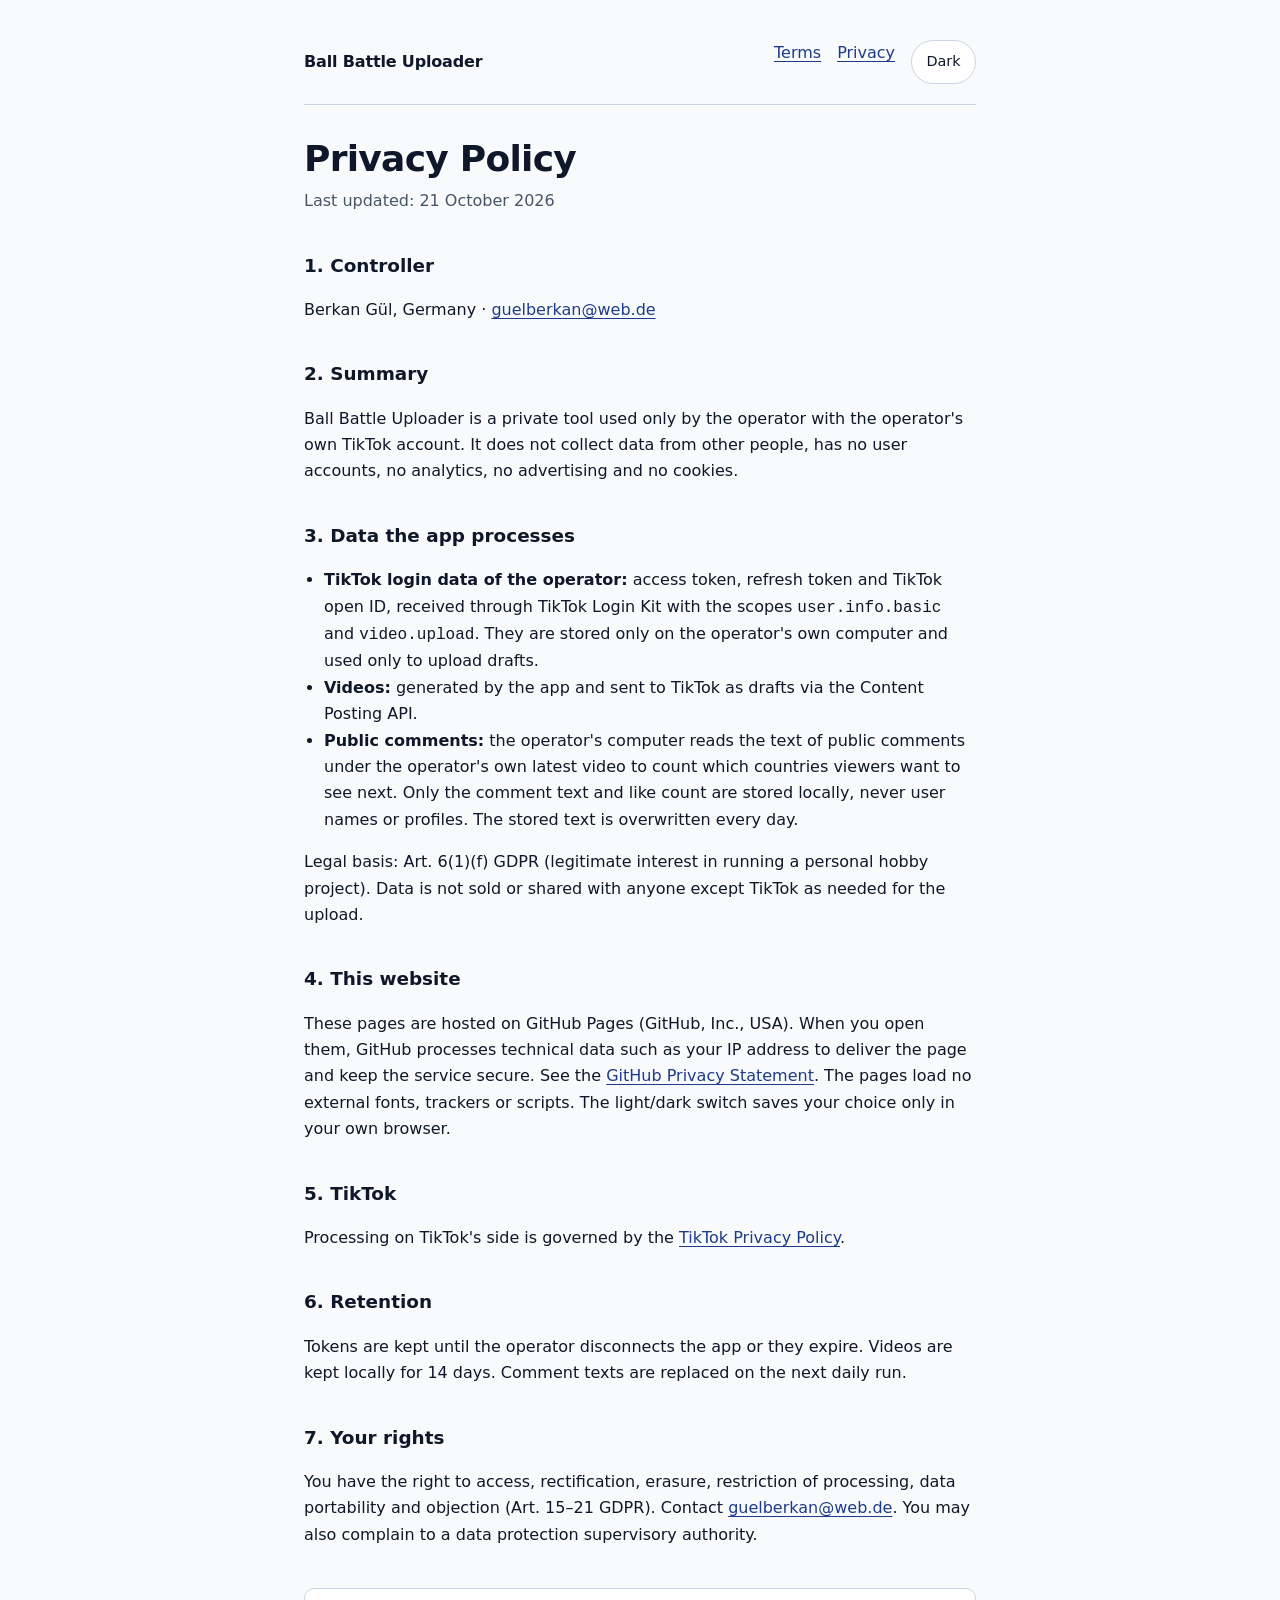
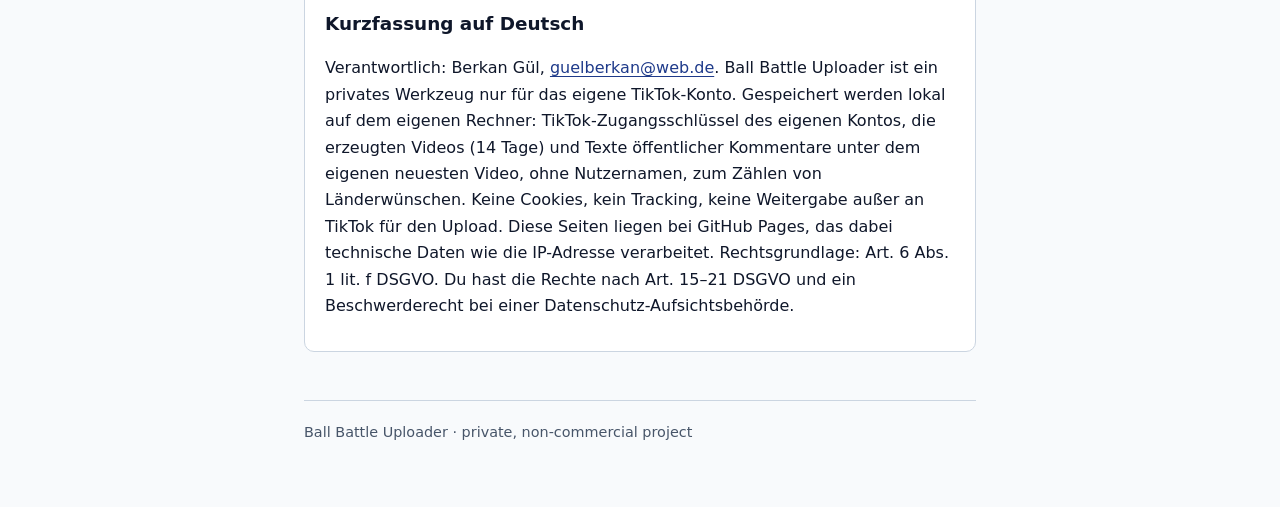
==== privacy.html @ c44973dd "Add Terms of Service and Privacy Policy pages Co-Authored-By: Claude Opus 5.5 <noreply@anthropic.com" ====
<!doctype html>
<html lang="en">
<head>
  <meta charset="utf-8">
  <meta name="viewport" content="width=device-width, initial-scale=1">
  <title>Privacy Policy – Ball Battle Uploader</title>
  <meta name="description" content="Privacy Policy for Ball Battle Uploader, a private tool that uploads the operator's own generated videos to TikTok drafts.">
  <link rel="stylesheet" href="style.css">
  <script src="theme.js"></script>
</head>
<body>
  <div class="wrap">
    <header>
      <span class="brand">Ball Battle Uploader</span>
      <nav aria-label="Legal pages">
        <a href="terms.html">Terms</a>
        <a href="privacy.html" aria-current="page">Privacy</a>
        <button class="theme" type="button">Dark</button>
      </nav>
    </header>

    <main>
      <h1>Privacy Policy</h1>
      <p class="meta">Last updated: 21 October 2026</p>

      <h2>1. Controller</h2>
      <p>Berkan Gül, Germany · <a href="mailto:guelberkan@web.de">guelberkan@web.de</a></p>

      <h2>2. Summary</h2>
      <p>Ball Battle Uploader is a private tool used only by the operator with the operator's own TikTok account. It does not collect data from other people, has no user accounts, no analytics, no advertising and no cookies.</p>

      <h2>3. Data the app processes</h2>
      <ul>
        <li><strong>TikTok login data of the operator:</strong> access token, refresh token and TikTok open ID, received through TikTok Login Kit with the scopes <code>user.info.basic</code> and <code>video.upload</code>. They are stored only on the operator's own computer and used only to upload drafts.</li>
        <li><strong>Videos:</strong> generated by the app and sent to TikTok as drafts via the Content Posting API.</li>
        <li><strong>Public comments:</strong> the operator's computer reads the text of public comments under the operator's own latest video to count which countries viewers want to see next. Only the comment text and like count are stored locally, never user names or profiles. The stored text is overwritten every day.</li>
      </ul>
      <p>Legal basis: Art. 6(1)(f) GDPR (legitimate interest in running a personal hobby project). Data is not sold or shared with anyone except TikTok as needed for the upload.</p>

      <h2>4. This website</h2>
      <p>These pages are hosted on GitHub Pages (GitHub, Inc., USA). When you open them, GitHub processes technical data such as your IP address to deliver the page and keep the service secure. See the <a href="https://docs.github.com/en/site-policy/privacy-policies/github-general-privacy-statement" rel="noopener">GitHub Privacy Statement</a>. The pages load no external fonts, trackers or scripts. The light/dark switch saves your choice only in your own browser.</p>

      <h2>5. TikTok</h2>
      <p>Processing on TikTok's side is governed by the <a href="https://www.tiktok.com/legal/privacy-policy-eea" rel="noopener">TikTok Privacy Policy</a>.</p>

      <h2>6. Retention</h2>
      <p>Tokens are kept until the operator disconnects the app or they expire. Videos are kept locally for 14 days. Comment texts are replaced on the next daily run.</p>

      <h2>7. Your rights</h2>
      <p>You have the right to access, rectification, erasure, restriction of processing, data portability and objection (Art. 15–21 GDPR). Contact <a href="mailto:guelberkan@web.de">guelberkan@web.de</a>. You may also complain to a data protection supervisory authority.</p>

      <section class="lang" lang="de" aria-labelledby="de-title">
        <h2 id="de-title">Kurzfassung auf Deutsch</h2>
        <p>Verantwortlich: Berkan Gül, <a href="mailto:guelberkan@web.de">guelberkan@web.de</a>. Ball Battle Uploader ist ein privates Werkzeug nur für das eigene TikTok-Konto. Gespeichert werden lokal auf dem eigenen Rechner: TikTok-Zugangsschlüssel des eigenen Kontos, die erzeugten Videos (14 Tage) und Texte öffentlicher Kommentare unter dem eigenen neuesten Video, ohne Nutzernamen, zum Zählen von Länderwünschen. Keine Cookies, kein Tracking, keine Weitergabe außer an TikTok für den Upload. Diese Seiten liegen bei GitHub Pages, das dabei technische Daten wie die IP-Adresse verarbeitet. Rechtsgrundlage: Art. 6 Abs. 1 lit. f DSGVO. Du hast die Rechte nach Art. 15–21 DSGVO und ein Beschwerderecht bei einer Datenschutz-Aufsichtsbehörde.</p>
      </section>
    </main>

    <footer>Ball Battle Uploader · private, non-commercial project</footer>
  </div>
</body>
</html>
---- style.css ----
:root {
  --bg: #f8fafc;
  --fg: #0f172a;
  --muted: #475569;
  --border: #cbd5e1;
  --accent: #1e3a8a;
  --card: #ffffff;
  color-scheme: light;
}
@media (prefers-color-scheme: dark) {
  :root:not([data-theme="light"]) {
    --bg: #0b1120;
    --fg: #e2e8f0;
    --muted: #94a3b8;
    --border: #1e293b;
    --accent: #93c5fd;
    --card: #111827;
    color-scheme: dark;
  }
}
:root[data-theme="dark"] {
  --bg: #0b1120;
  --fg: #e2e8f0;
  --muted: #94a3b8;
  --border: #1e293b;
  --accent: #93c5fd;
  --card: #111827;
  color-scheme: dark;
}

* { box-sizing: border-box; }
html { -webkit-text-size-adjust: 100%; }
body {
  margin: 0;
  background: var(--bg);
  color: var(--fg);
  font: 400 1rem/1.65 system-ui, -apple-system, "Segoe UI", Roboto, "Helvetica Neue", Arial, sans-serif;
}
.wrap { max-width: 44rem; margin: 0 auto; padding: 2.5rem 1rem 4rem; }
header {
  display: flex; align-items: center; justify-content: space-between; gap: 1rem;
  padding-bottom: 1.25rem; border-bottom: 1px solid var(--border); margin-bottom: 2rem;
}
.brand { font-weight: 700; letter-spacing: -0.01em; }
nav { display: flex; gap: 1rem; flex-wrap: wrap; }
a { color: var(--accent); text-underline-offset: 3px; }
a:focus-visible, button:focus-visible { outline: 2px solid var(--accent); outline-offset: 3px; border-radius: 4px; }
h1 { font-size: clamp(1.75rem, 4vw, 2.25rem); line-height: 1.2; margin: 0 0 0.5rem; letter-spacing: -0.02em; text-wrap: balance; }
.meta { color: var(--muted); margin: 0 0 2rem; }
h2 { font-size: 1.15rem; margin: 2.25rem 0 0.5rem; }
p, li { max-width: 68ch; }
ul { padding-left: 1.25rem; }
.lang {
  background: var(--card); border: 1px solid var(--border); border-radius: 10px;
  padding: 1rem 1.25rem; margin: 2.5rem 0 0;
}
.lang h2 { margin-top: 0.25rem; }
footer { margin-top: 3rem; padding-top: 1.25rem; border-top: 1px solid var(--border); color: var(--muted); font-size: 0.9rem; }
.theme {
  min-width: 44px; min-height: 44px; border: 1px solid var(--border); border-radius: 999px;
  background: var(--card); color: var(--fg); cursor: pointer; font: inherit; font-size: 0.9rem; padding: 0 0.9rem;
}
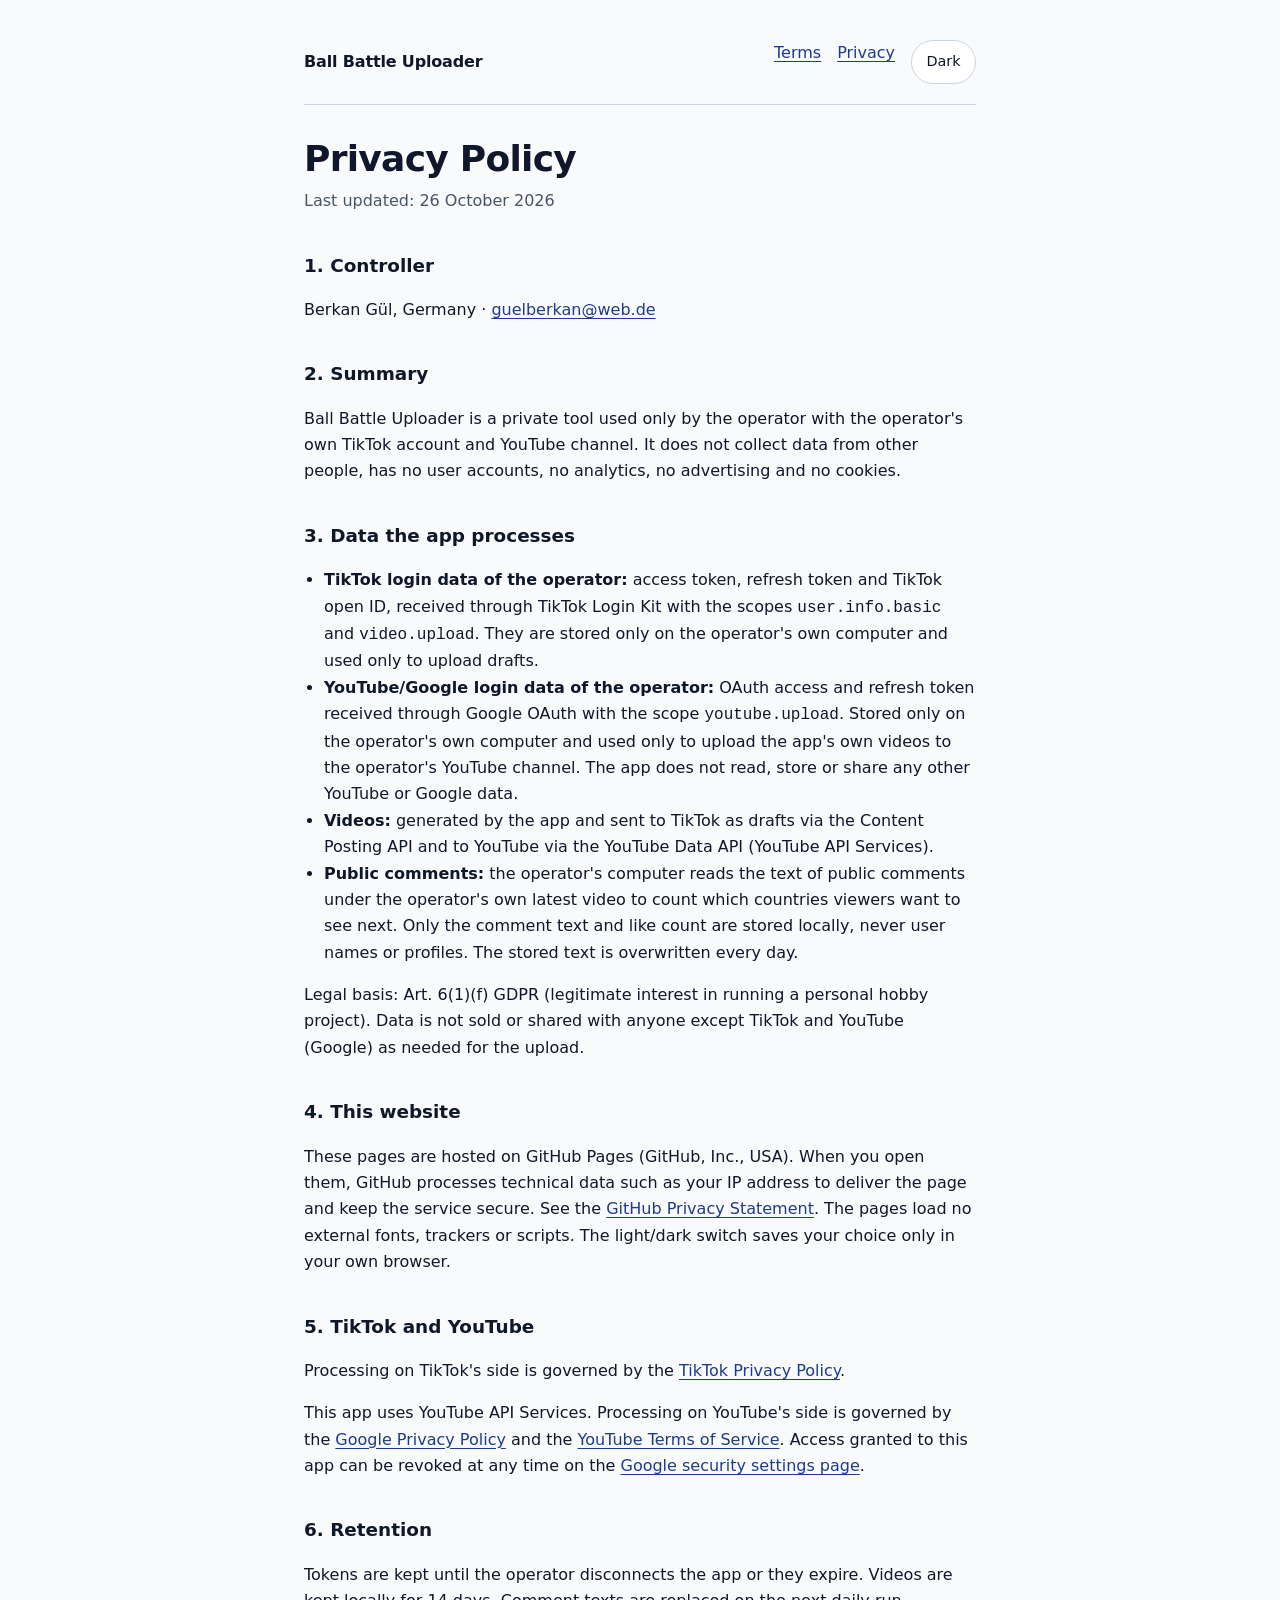
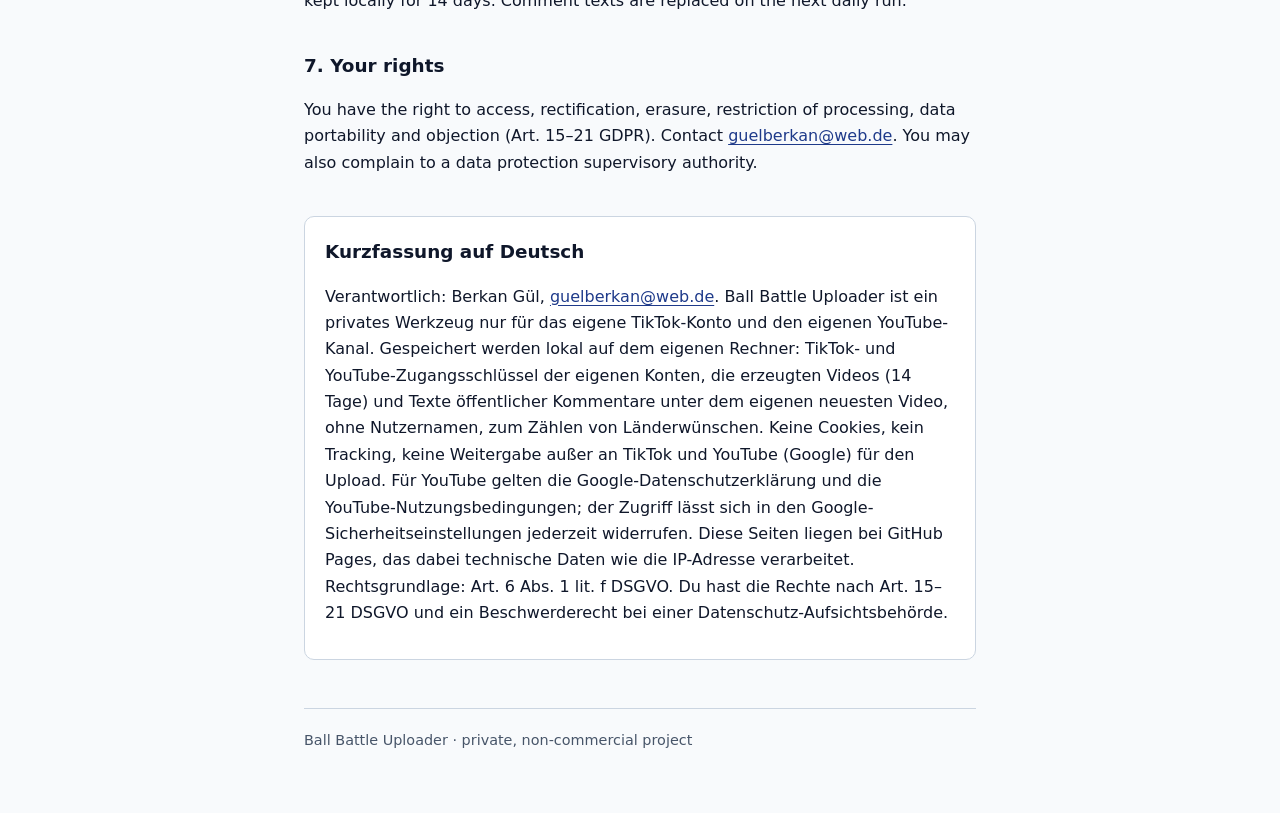
==== commit b2f6aa52: "Mention YouTube API Services in privacy policy and terms Co-Authored-By: Claude Opus 5.5 <noreply@an" ====
--- a/privacy.html
+++ b/privacy.html
@@ -21,27 +21,29 @@
 
     <main>
       <h1>Privacy Policy</h1>
-      <p class="meta">Last updated: 21 October 2026</p>
+      <p class="meta">Last updated: 26 October 2026</p>
 
       <h2>1. Controller</h2>
       <p>Berkan Gül, Germany · <a href="mailto:guelberkan@web.de">guelberkan@web.de</a></p>
 
       <h2>2. Summary</h2>
-      <p>Ball Battle Uploader is a private tool used only by the operator with the operator's own TikTok account. It does not collect data from other people, has no user accounts, no analytics, no advertising and no cookies.</p>
+      <p>Ball Battle Uploader is a private tool used only by the operator with the operator's own TikTok account and YouTube channel. It does not collect data from other people, has no user accounts, no analytics, no advertising and no cookies.</p>
 
       <h2>3. Data the app processes</h2>
       <ul>
         <li><strong>TikTok login data of the operator:</strong> access token, refresh token and TikTok open ID, received through TikTok Login Kit with the scopes <code>user.info.basic</code> and <code>video.upload</code>. They are stored only on the operator's own computer and used only to upload drafts.</li>
-        <li><strong>Videos:</strong> generated by the app and sent to TikTok as drafts via the Content Posting API.</li>
+        <li><strong>YouTube/Google login data of the operator:</strong> OAuth access and refresh token received through Google OAuth with the scope <code>youtube.upload</code>. Stored only on the operator's own computer and used only to upload the app's own videos to the operator's YouTube channel. The app does not read, store or share any other YouTube or Google data.</li>
+        <li><strong>Videos:</strong> generated by the app and sent to TikTok as drafts via the Content Posting API and to YouTube via the YouTube Data API (YouTube API Services).</li>
         <li><strong>Public comments:</strong> the operator's computer reads the text of public comments under the operator's own latest video to count which countries viewers want to see next. Only the comment text and like count are stored locally, never user names or profiles. The stored text is overwritten every day.</li>
       </ul>
-      <p>Legal basis: Art. 6(1)(f) GDPR (legitimate interest in running a personal hobby project). Data is not sold or shared with anyone except TikTok as needed for the upload.</p>
+      <p>Legal basis: Art. 6(1)(f) GDPR (legitimate interest in running a personal hobby project). Data is not sold or shared with anyone except TikTok and YouTube (Google) as needed for the upload.</p>
 
       <h2>4. This website</h2>
       <p>These pages are hosted on GitHub Pages (GitHub, Inc., USA). When you open them, GitHub processes technical data such as your IP address to deliver the page and keep the service secure. See the <a href="https://docs.github.com/en/site-policy/privacy-policies/github-general-privacy-statement" rel="noopener">GitHub Privacy Statement</a>. The pages load no external fonts, trackers or scripts. The light/dark switch saves your choice only in your own browser.</p>
 
-      <h2>5. TikTok</h2>
+      <h2>5. TikTok and YouTube</h2>
       <p>Processing on TikTok's side is governed by the <a href="https://www.tiktok.com/legal/privacy-policy-eea" rel="noopener">TikTok Privacy Policy</a>.</p>
+      <p>This app uses YouTube API Services. Processing on YouTube's side is governed by the <a href="https://policies.google.com/privacy" rel="noopener">Google Privacy Policy</a> and the <a href="https://www.youtube.com/t/terms" rel="noopener">YouTube Terms of Service</a>. Access granted to this app can be revoked at any time on the <a href="https://security.google.com/settings/security/permissions" rel="noopener">Google security settings page</a>.</p>
 
       <h2>6. Retention</h2>
       <p>Tokens are kept until the operator disconnects the app or they expire. Videos are kept locally for 14 days. Comment texts are replaced on the next daily run.</p>
@@ -51,7 +53,7 @@
 
       <section class="lang" lang="de" aria-labelledby="de-title">
         <h2 id="de-title">Kurzfassung auf Deutsch</h2>
-        <p>Verantwortlich: Berkan Gül, <a href="mailto:guelberkan@web.de">guelberkan@web.de</a>. Ball Battle Uploader ist ein privates Werkzeug nur für das eigene TikTok-Konto. Gespeichert werden lokal auf dem eigenen Rechner: TikTok-Zugangsschlüssel des eigenen Kontos, die erzeugten Videos (14 Tage) und Texte öffentlicher Kommentare unter dem eigenen neuesten Video, ohne Nutzernamen, zum Zählen von Länderwünschen. Keine Cookies, kein Tracking, keine Weitergabe außer an TikTok für den Upload. Diese Seiten liegen bei GitHub Pages, das dabei technische Daten wie die IP-Adresse verarbeitet. Rechtsgrundlage: Art. 6 Abs. 1 lit. f DSGVO. Du hast die Rechte nach Art. 15–21 DSGVO und ein Beschwerderecht bei einer Datenschutz-Aufsichtsbehörde.</p>
+        <p>Verantwortlich: Berkan Gül, <a href="mailto:guelberkan@web.de">guelberkan@web.de</a>. Ball Battle Uploader ist ein privates Werkzeug nur für das eigene TikTok-Konto und den eigenen YouTube-Kanal. Gespeichert werden lokal auf dem eigenen Rechner: TikTok- und YouTube-Zugangsschlüssel der eigenen Konten, die erzeugten Videos (14 Tage) und Texte öffentlicher Kommentare unter dem eigenen neuesten Video, ohne Nutzernamen, zum Zählen von Länderwünschen. Keine Cookies, kein Tracking, keine Weitergabe außer an TikTok und YouTube (Google) für den Upload. Für YouTube gelten die Google-Datenschutzerklärung und die YouTube-Nutzungsbedingungen; der Zugriff lässt sich in den Google-Sicherheitseinstellungen jederzeit widerrufen. Diese Seiten liegen bei GitHub Pages, das dabei technische Daten wie die IP-Adresse verarbeitet. Rechtsgrundlage: Art. 6 Abs. 1 lit. f DSGVO. Du hast die Rechte nach Art. 15–21 DSGVO und ein Beschwerderecht bei einer Datenschutz-Aufsichtsbehörde.</p>
       </section>
     </main>
 
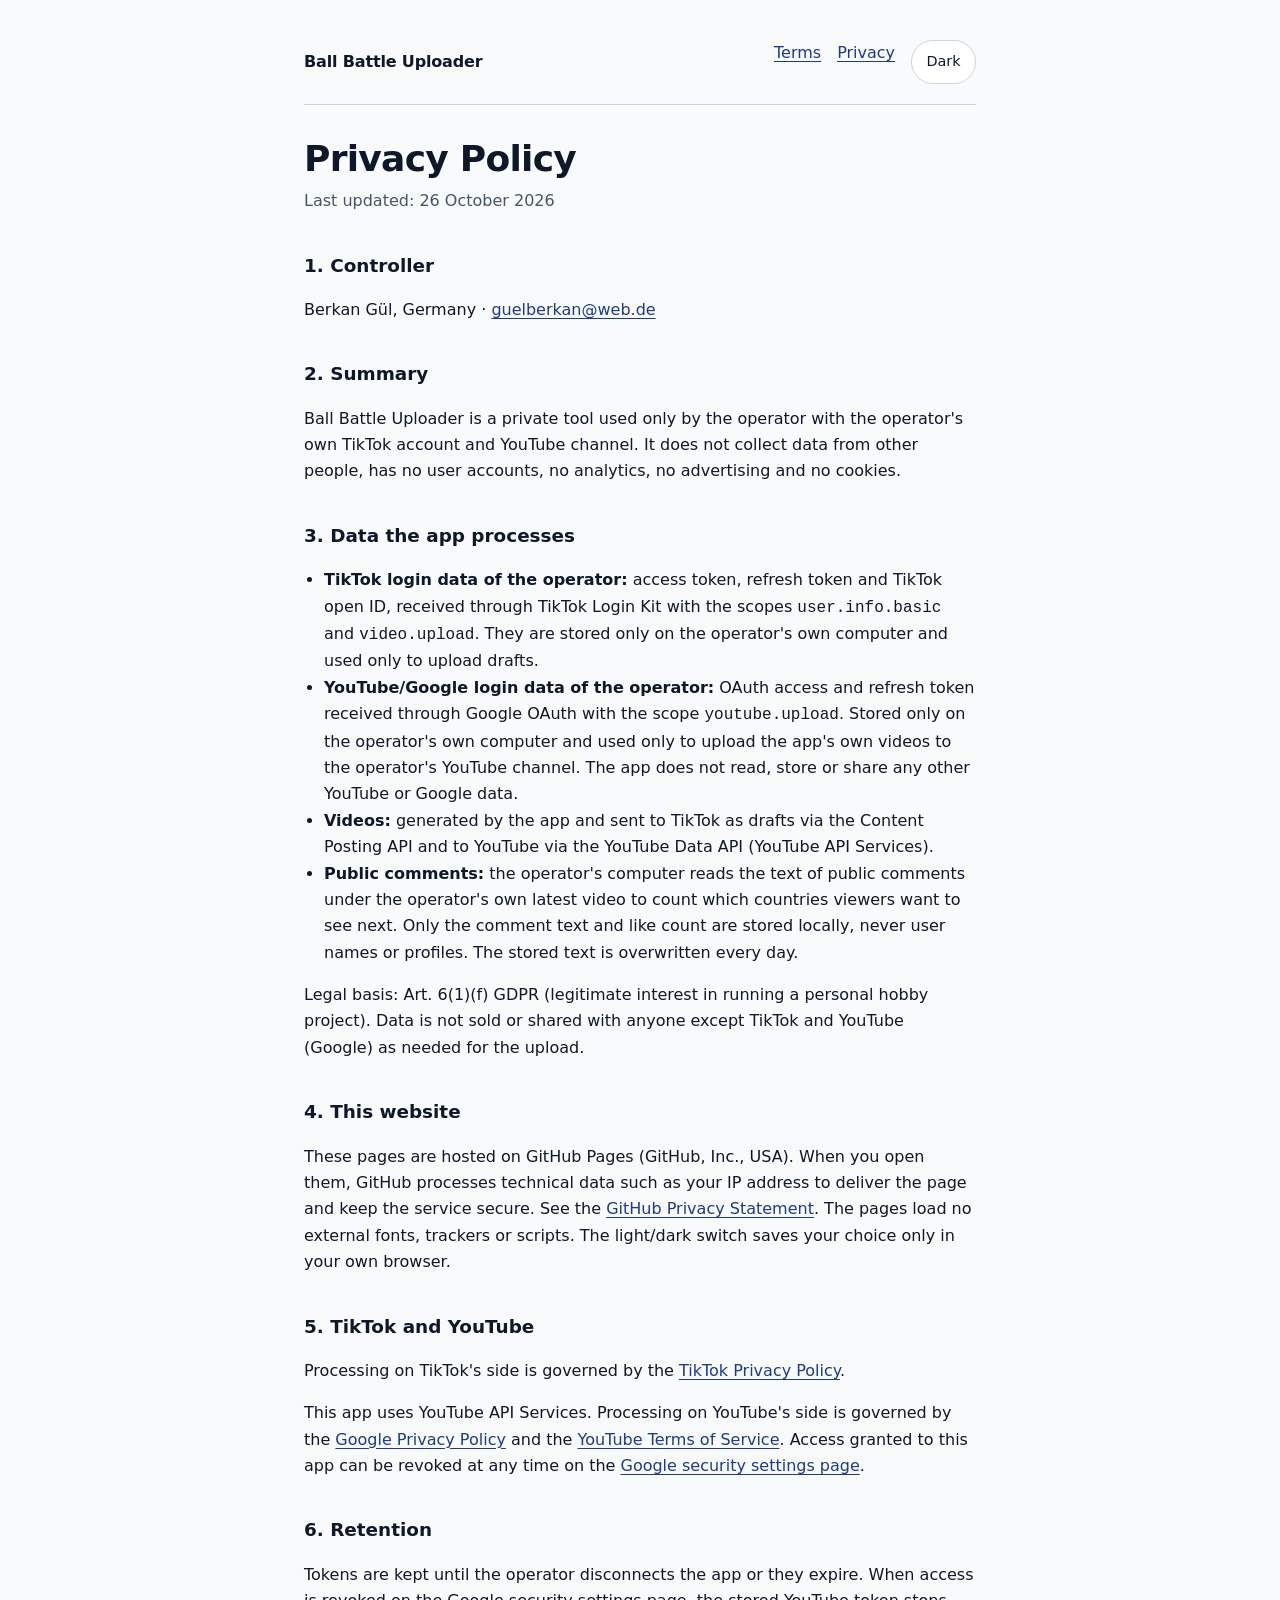
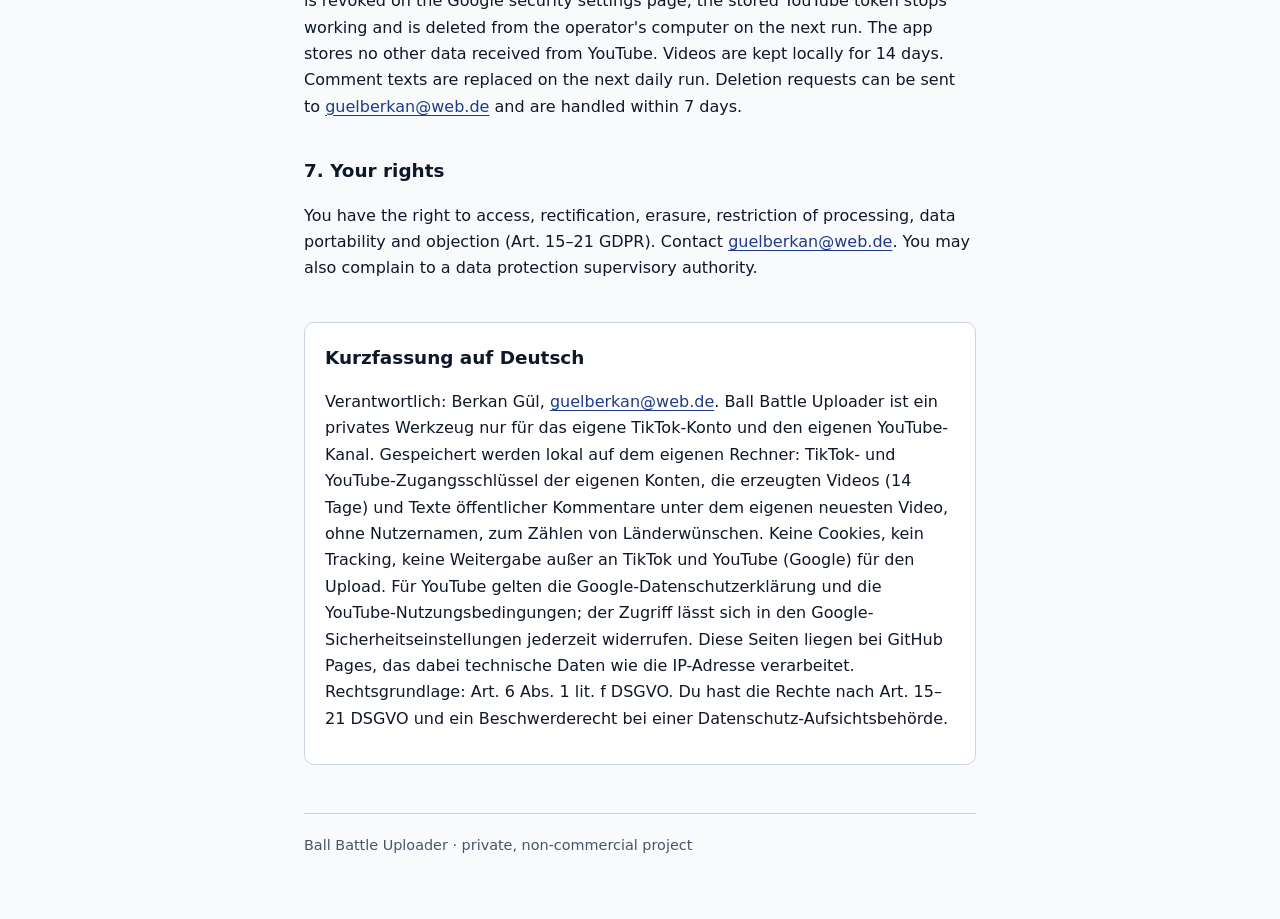
==== commit 07d3739c: "Mention YouTube API Services on start page, add deletion details" ====
--- a/privacy.html
+++ b/privacy.html
@@ -46,7 +46,7 @@
       <p>This app uses YouTube API Services. Processing on YouTube's side is governed by the <a href="https://policies.google.com/privacy" rel="noopener">Google Privacy Policy</a> and the <a href="https://www.youtube.com/t/terms" rel="noopener">YouTube Terms of Service</a>. Access granted to this app can be revoked at any time on the <a href="https://security.google.com/settings/security/permissions" rel="noopener">Google security settings page</a>.</p>
 
       <h2>6. Retention</h2>
-      <p>Tokens are kept until the operator disconnects the app or they expire. Videos are kept locally for 14 days. Comment texts are replaced on the next daily run.</p>
+      <p>Tokens are kept until the operator disconnects the app or they expire. When access is revoked on the Google security settings page, the stored YouTube token stops working and is deleted from the operator's computer on the next run. The app stores no other data received from YouTube. Videos are kept locally for 14 days. Comment texts are replaced on the next daily run. Deletion requests can be sent to <a href="mailto:guelberkan@web.de">guelberkan@web.de</a> and are handled within 7 days.</p>
 
       <h2>7. Your rights</h2>
       <p>You have the right to access, rectification, erasure, restriction of processing, data portability and objection (Art. 15–21 GDPR). Contact <a href="mailto:guelberkan@web.de">guelberkan@web.de</a>. You may also complain to a data protection supervisory authority.</p>
